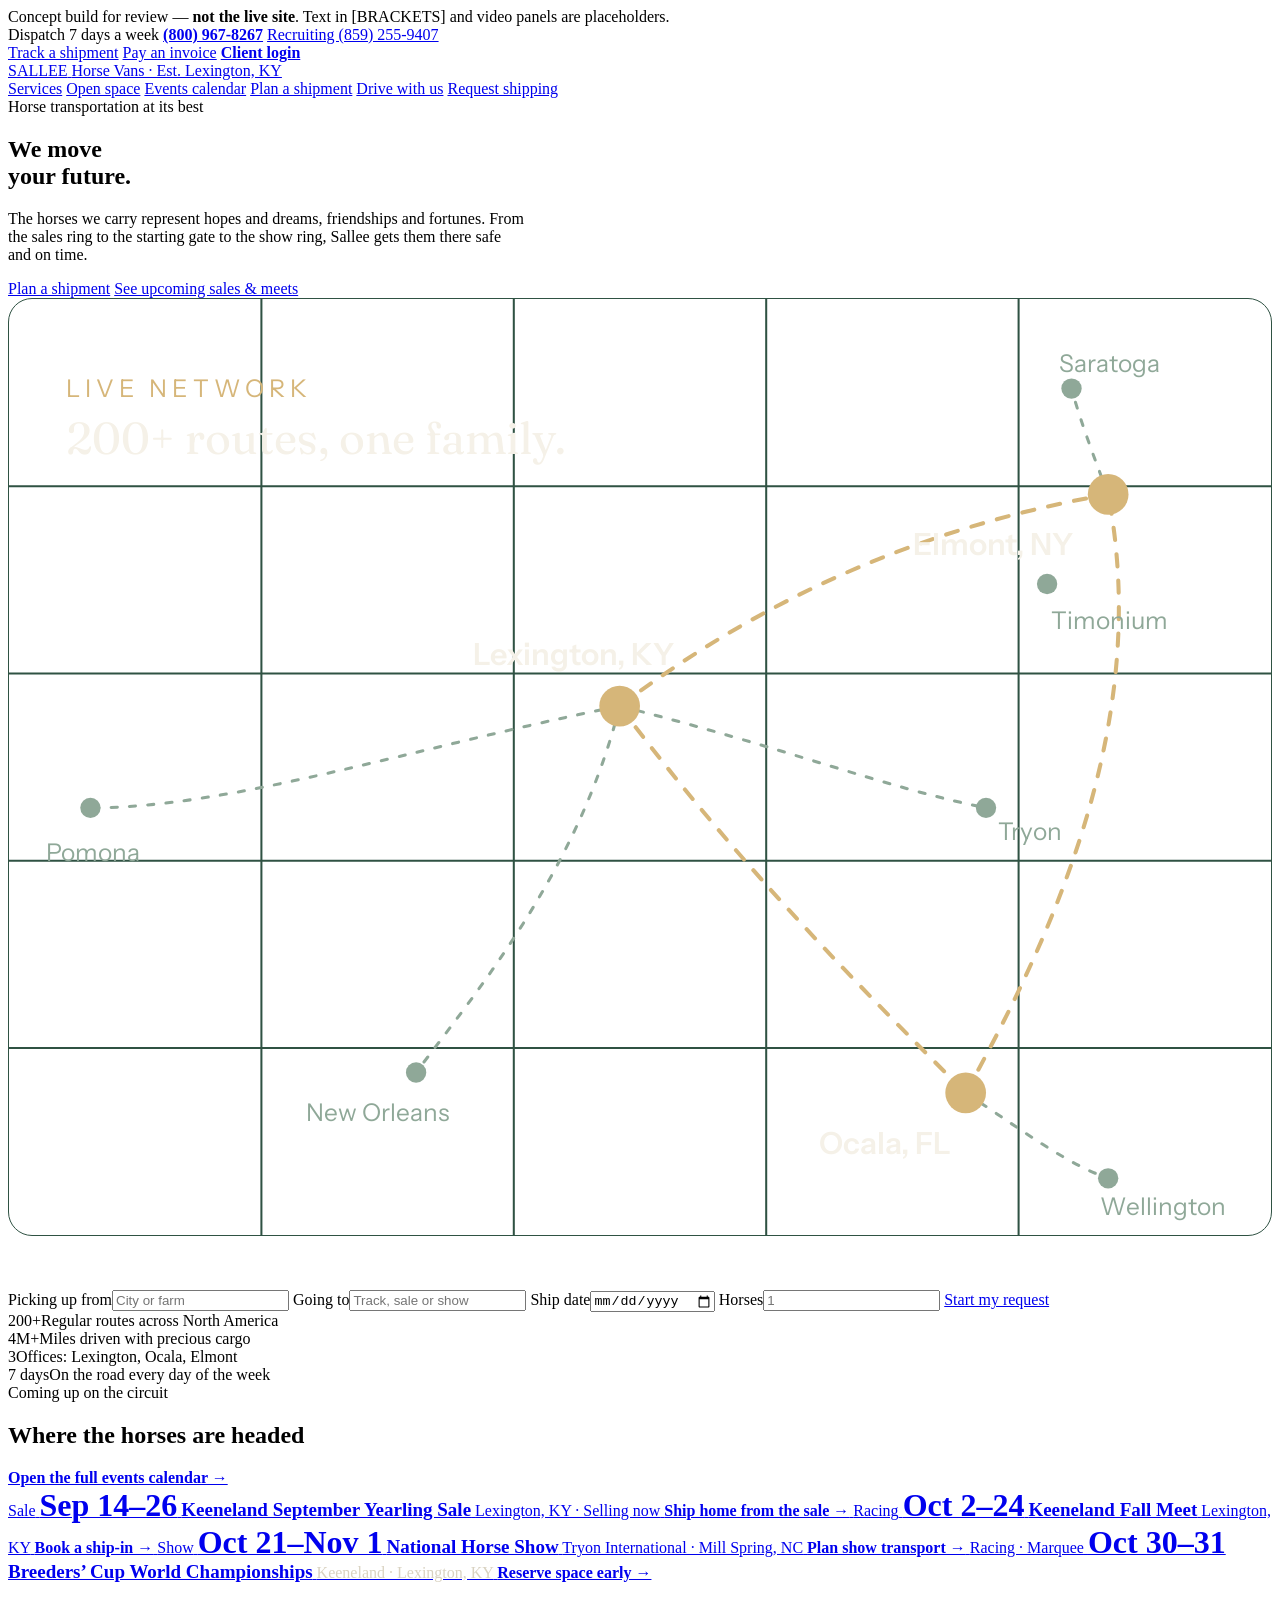
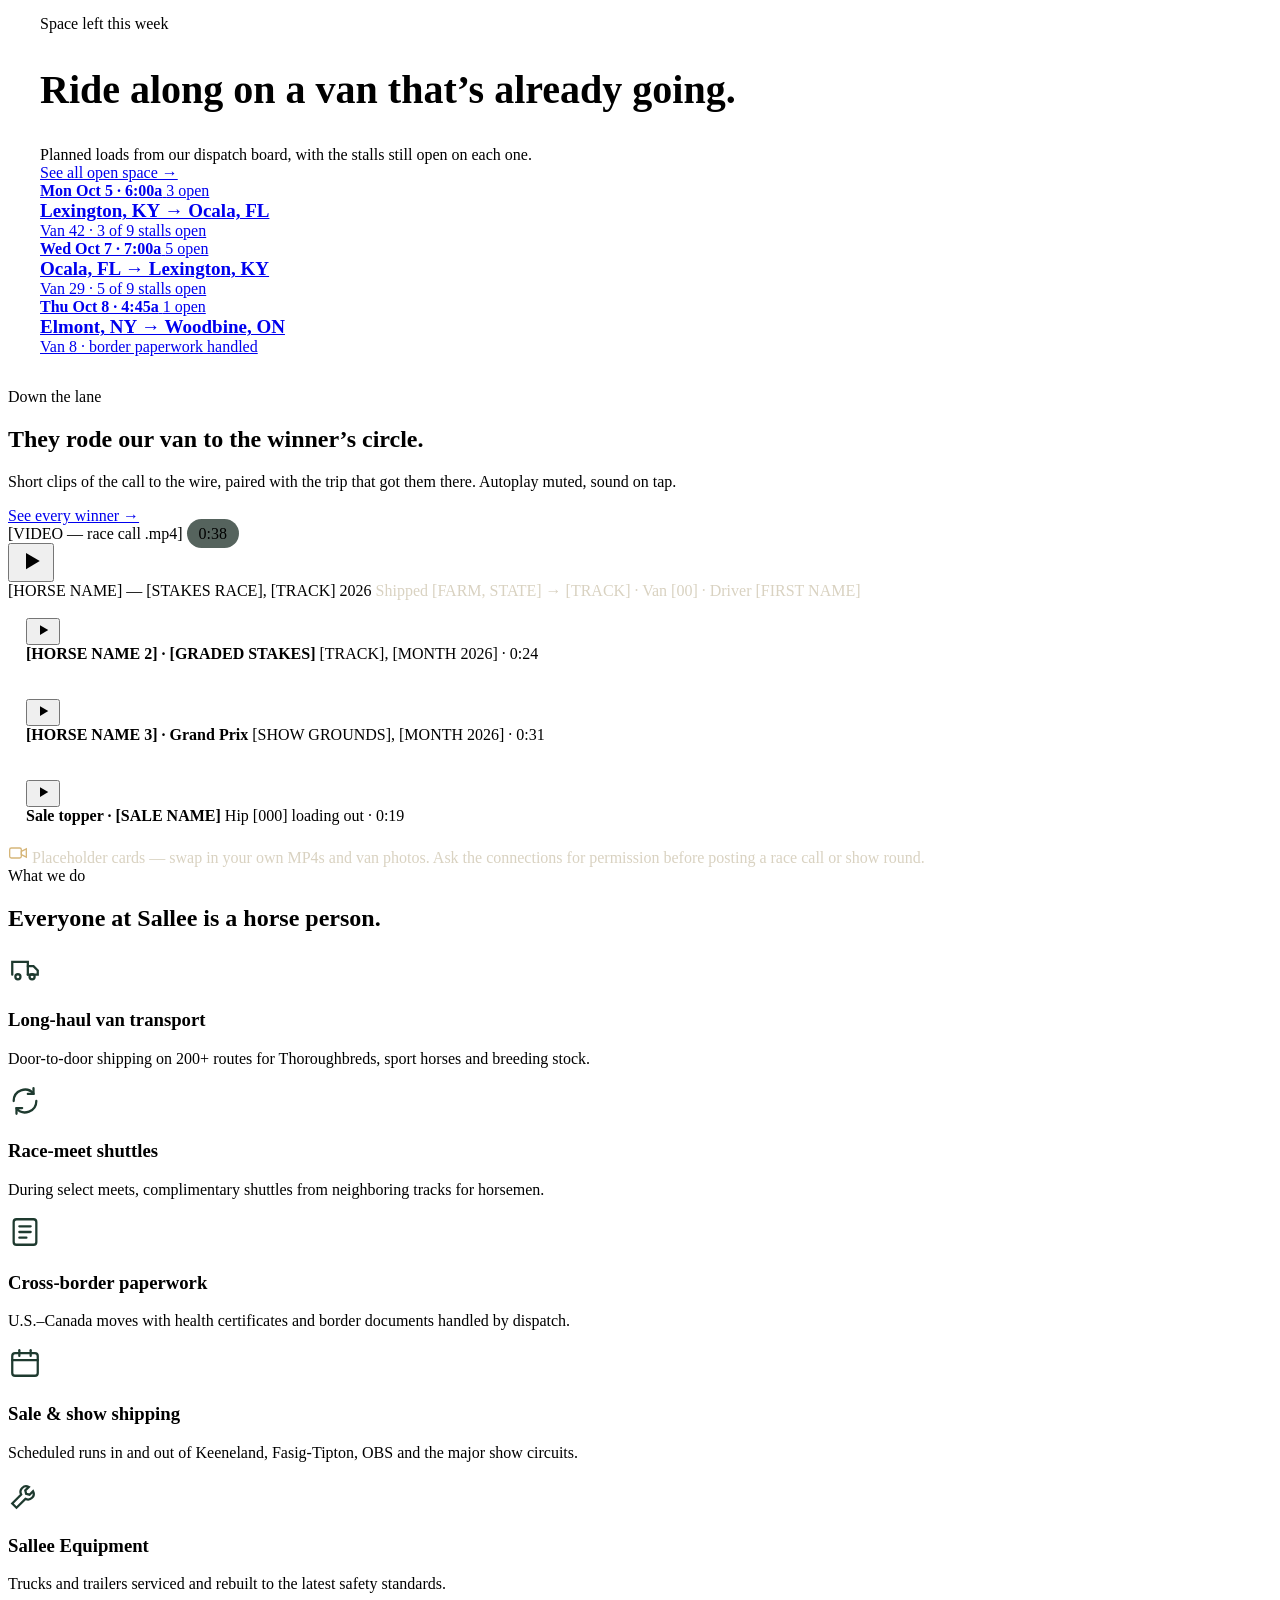
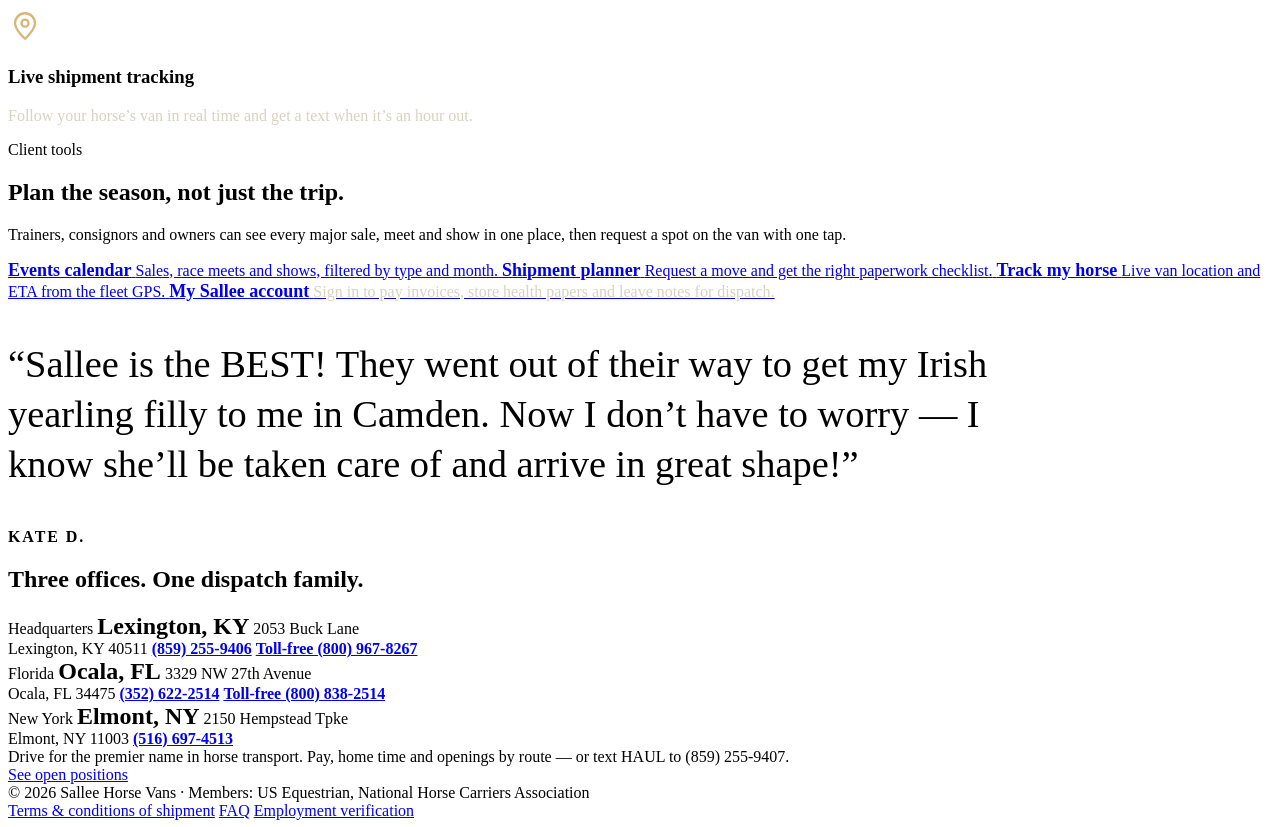
==== index.html @ e68677fa "Add files via upload" ====
<!doctype html>
<html lang="en">
<head>
<meta charset="utf-8">
<meta name="viewport" content="width=device-width, initial-scale=1">
<title>Sallee Horse Vans — Horse transportation at its best</title>
<link rel="preconnect" href="https://fonts.googleapis.com">
<link rel="preconnect" href="https://fonts.gstatic.com" crossorigin>
<link href="https://fonts.googleapis.com/css2?family=Fraunces:opsz,wght@9..144,400;9..144,600;9..144,700&family=Instrument+Sans:wght@400;500;600;700&display=swap" rel="stylesheet">
<link rel="stylesheet" href="assets/site.css">
</head>
<body>

<div class="proto">Concept build for review — <strong>not the live site</strong>. Text in [BRACKETS] and video panels are placeholders.</div>

<div class="topbar">
  <div class="wrap">
    <div class="topbar-group">
      <span>Dispatch 7 days a week</span>
      <a href="tel:+18009678267"><strong>(800) 967-8267</strong></a>
      <a href="drive.html">Recruiting (859) 255-9407</a>
    </div>
    <div class="topbar-group">
      <a href="account.html">Track a shipment</a>
      <a href="account.html">Pay an invoice</a>
      <a href="login.html"><strong>Client login</strong></a>
    </div>
  </div>
</div>

<header class="site-header">
  <div class="wrap">
    <a class="brand" href="index.html">
      <span class="brand-mark">SALLEE</span>
      <span class="brand-sub">Horse Vans · Est. Lexington, KY</span>
    </a>
    <nav class="nav">
      <a href="#services">Services</a>
      <a href="availability.html">Open space</a>
      <a href="calendar.html">Events calendar</a>
      <a href="planner.html">Plan a shipment</a>
      <a href="drive.html">Drive with us</a>
      <a class="btn btn--gold btn--sm" href="planner.html">Request shipping</a>
    </nav>
  </div>
</header>

<!-- ---------- hero ---------- -->
<section class="band-green" style="padding-bottom: 110px;">
  <div class="wrap split--even" style="gap: 56px;">
    <div class="stack" style="gap: 26px;">
      <span class="eyebrow eyebrow--gold">Horse transportation at its best</span>
      <h1>We move<br>your future.</h1>
      <p class="lead" style="max-width: 520px;">The horses we carry represent hopes and dreams, friendships and fortunes. From the sales ring to the starting gate to the show ring, Sallee gets them there safe and on time.</p>
      <div class="row-center">
        <a class="btn btn--gold btn--lg" href="planner.html">Plan a shipment</a>
        <a class="btn btn--ghost btn--lg" href="calendar.html">See upcoming sales &amp; meets</a>
      </div>
    </div>

    <div style="background: var(--dark); border: 1px solid #2F5243; border-radius: 24px; overflow: hidden;">
      <svg viewBox="0 0 620 460" width="100%" role="img" aria-label="Sallee route network between Lexington, Ocala and Elmont" style="display: block;">
        <g stroke="#2F5243" stroke-width="1">
          <line x1="0" y1="92" x2="620" y2="92"/><line x1="0" y1="184" x2="620" y2="184"/>
          <line x1="0" y1="276" x2="620" y2="276"/><line x1="0" y1="368" x2="620" y2="368"/>
          <line x1="124" y1="0" x2="124" y2="460"/><line x1="248" y1="0" x2="248" y2="460"/>
          <line x1="372" y1="0" x2="372" y2="460"/><line x1="496" y1="0" x2="496" y2="460"/>
        </g>
        <g stroke="#D6B679" stroke-width="2" stroke-dasharray="6 7" stroke-linecap="round" fill="none">
          <path d="M300 200 C 380 140, 460 110, 540 96"/>
          <path d="M300 200 C 360 280, 420 340, 470 390"/>
          <path d="M470 390 C 520 300, 560 200, 540 96"/>
        </g>
        <g stroke="#8FA898" stroke-width="1.5" stroke-dasharray="3 6" stroke-linecap="round" fill="none">
          <path d="M300 200 C 200 220, 110 250, 40 250"/>
          <path d="M300 200 C 280 280, 230 340, 200 380"/>
          <path d="M300 200 C 380 220, 430 240, 480 250"/>
          <path d="M470 390 C 500 410, 520 425, 540 432"/>
          <path d="M540 96 C 530 70, 525 55, 522 44"/>
        </g>
        <g fill="#8FA898">
          <circle cx="40" cy="250" r="5"/><circle cx="200" cy="380" r="5"/><circle cx="480" cy="250" r="5"/>
          <circle cx="540" cy="432" r="5"/><circle cx="522" cy="44" r="5"/><circle cx="510" cy="140" r="5"/>
        </g>
        <g fill="#D6B679">
          <circle cx="300" cy="200" r="10"/><circle cx="470" cy="390" r="10"/><circle cx="540" cy="96" r="10"/>
        </g>
        <g fill="#F5F1E8" font-family="Instrument Sans, sans-serif" font-size="15" font-weight="600">
          <text x="228" y="180">Lexington, KY</text><text x="398" y="420">Ocala, FL</text><text x="444" y="126">Elmont, NY</text>
        </g>
        <g fill="#8FA898" font-family="Instrument Sans, sans-serif" font-size="12">
          <text x="18" y="276">Pomona</text><text x="146" y="404">New Orleans</text><text x="486" y="266">Tryon</text>
          <text x="536" y="450">Wellington</text><text x="516" y="36">Saratoga</text><text x="512" y="162">Timonium</text>
        </g>
        <g font-family="Instrument Sans, sans-serif">
          <text x="28" y="48" fill="#D6B679" font-size="12" letter-spacing="2.4">LIVE NETWORK</text>
          <text x="28" y="76" fill="#F5F1E8" font-size="22" font-family="Fraunces, Georgia, serif">200+ routes, one family.</text>
        </g>
      </svg>
    </div>
  </div>
</section>

<!-- ---------- quick quote ---------- -->
<div class="wrap" style="margin-top: -56px; position: relative; z-index: 5;">
  <form class="quote-bar" data-demo>
    <label class="field"><span>Picking up from</span><input type="text" placeholder="City or farm"></label>
    <label class="field"><span>Going to</span><input type="text" placeholder="Track, sale or show"></label>
    <label class="field"><span>Ship date</span><input type="date"></label>
    <label class="field"><span>Horses</span><input type="number" min="1" placeholder="1"></label>
    <a class="btn btn--green" style="height: 54px;" href="planner.html">Start my request</a>
  </form>
</div>

<!-- ---------- stats ---------- -->
<section class="tight">
  <div class="wrap grid grid-4">
    <div class="stat"><span class="stat-num">200+</span><span class="stat-label">Regular routes across North America</span></div>
    <div class="stat"><span class="stat-num">4M+</span><span class="stat-label">Miles driven with precious cargo</span></div>
    <div class="stat"><span class="stat-num">3</span><span class="stat-label">Offices: Lexington, Ocala, Elmont</span></div>
    <div class="stat"><span class="stat-num">7 days</span><span class="stat-label">On the road every day of the week</span></div>
  </div>
</section>

<!-- ---------- upcoming events ---------- -->
<section class="tight">
  <div class="wrap stack" style="gap: 28px;">
    <div class="row-between">
      <div class="stack" style="gap: 10px;">
        <span class="eyebrow">Coming up on the circuit</span>
        <h2>Where the horses are headed</h2>
      </div>
      <a href="calendar.html" style="font-weight: 700;">Open the full events calendar →</a>
    </div>
    <div class="grid grid-4">
      <a class="card" href="calendar.html">
        <span class="tag tag--sale">Sale</span>
        <span style="font-family: var(--serif); font-size: 32px; font-weight: 600; color: var(--green);">Sep 14–26</span>
        <span style="font-size: 19px; font-weight: 600;">Keeneland September Yearling Sale</span>
        <span class="small muted">Lexington, KY · Selling now</span>
        <span class="small" style="margin-top: auto; font-weight: 700; color: var(--brass);">Ship home from the sale →</span>
      </a>
      <a class="card" href="calendar.html">
        <span class="tag tag--racing">Racing</span>
        <span style="font-family: var(--serif); font-size: 32px; font-weight: 600; color: var(--green);">Oct 2–24</span>
        <span style="font-size: 19px; font-weight: 600;">Keeneland Fall Meet</span>
        <span class="small muted">Lexington, KY</span>
        <span class="small" style="margin-top: auto; font-weight: 700; color: var(--brass);">Book a ship-in →</span>
      </a>
      <a class="card" href="calendar.html">
        <span class="tag tag--show">Show</span>
        <span style="font-family: var(--serif); font-size: 32px; font-weight: 600; color: var(--green);">Oct 21–Nov 1</span>
        <span style="font-size: 19px; font-weight: 600;">National Horse Show</span>
        <span class="small muted">Tryon International · Mill Spring, NC</span>
        <span class="small" style="margin-top: auto; font-weight: 700; color: var(--brass);">Plan show transport →</span>
      </a>
      <a class="card card--green" href="calendar.html">
        <span class="tag tag--gold">Racing · Marquee</span>
        <span style="font-family: var(--serif); font-size: 32px; font-weight: 600; color: var(--cream);">Oct 30–31</span>
        <span style="font-size: 19px; font-weight: 600;">Breeders’ Cup World Championships</span>
        <span class="small" style="color: #D9D2C1;">Keeneland · Lexington, KY</span>
        <span class="small" style="margin-top: auto; font-weight: 700; color: var(--gold);">Reserve space early →</span>
      </a>
    </div>
  </div>
</section>

<!-- ---------- open space this week ---------- -->
<section class="tight">
  <div class="wrap">
    <div class="card" style="gap: 22px; border-radius: 22px; padding: 32px;">
      <div class="row-between">
        <div class="stack" style="gap: 8px;">
          <span class="eyebrow">Space left this week</span>
          <h2 style="font-size: clamp(28px, 3.2vw, 40px);">Ride along on a van that’s already going.</h2>
          <span class="muted">Planned loads from our dispatch board, with the stalls still open on each one.</span>
        </div>
        <a class="btn btn--green" href="availability.html">See all open space →</a>
      </div>
      <div class="grid grid-3">
        <a class="card card--plain" href="availability.html" style="gap: 12px;">
          <div class="row-between" style="align-items: center;">
            <span class="small" style="font-weight: 700; color: var(--muted);">Mon Oct 5 · 6:00a</span>
            <span class="tag tag--racing">3 open</span>
          </div>
          <span style="font-size: 19px; font-weight: 700;">Lexington, KY → Ocala, FL</span>
          <div class="stalls">
            <span class="stall"></span><span class="stall"></span><span class="stall"></span><span class="stall"></span>
            <span class="stall"></span><span class="stall"></span>
            <span class="stall stall--open"></span><span class="stall stall--open"></span><span class="stall stall--open"></span>
          </div>
          <span class="small muted">Van 42 · 3 of 9 stalls open</span>
        </a>
        <a class="card card--plain" href="availability.html" style="gap: 12px;">
          <div class="row-between" style="align-items: center;">
            <span class="small" style="font-weight: 700; color: var(--muted);">Wed Oct 7 · 7:00a</span>
            <span class="tag tag--racing">5 open</span>
          </div>
          <span style="font-size: 19px; font-weight: 700;">Ocala, FL → Lexington, KY</span>
          <div class="stalls">
            <span class="stall"></span><span class="stall"></span><span class="stall"></span><span class="stall"></span>
            <span class="stall stall--open"></span><span class="stall stall--open"></span><span class="stall stall--open"></span>
            <span class="stall stall--open"></span><span class="stall stall--open"></span>
          </div>
          <span class="small muted">Van 29 · 5 of 9 stalls open</span>
        </a>
        <a class="card card--plain" href="availability.html" style="gap: 12px;">
          <div class="row-between" style="align-items: center;">
            <span class="small" style="font-weight: 700; color: var(--muted);">Thu Oct 8 · 4:45a</span>
            <span class="tag tag--sale">1 open</span>
          </div>
          <span style="font-size: 19px; font-weight: 700;">Elmont, NY → Woodbine, ON</span>
          <div class="stalls">
            <span class="stall"></span><span class="stall"></span><span class="stall"></span>
            <span class="stall"></span><span class="stall"></span><span class="stall stall--open"></span>
          </div>
          <span class="small muted">Van 8 · border paperwork handled</span>
        </a>
      </div>
    </div>
  </div>
</section>

<!-- ---------- winner's circle video ---------- -->
<section class="band-dark" id="winners">
  <div class="wrap stack" style="gap: 32px;">
    <div class="row-between">
      <div class="stack" style="gap: 10px; max-width: 760px;">
        <span class="eyebrow eyebrow--gold">Down the lane</span>
        <h2>They rode our van to the winner’s circle.</h2>
        <p class="lead">Short clips of the call to the wire, paired with the trip that got them there. Autoplay muted, sound on tap.</p>
      </div>
      <a class="btn btn--ghost" href="#winners">See every winner →</a>
    </div>

    <div class="split" style="gap: 20px;">
      <div class="media media--tall">
        <div class="row-between" style="align-items: flex-start;">
          <span class="tag tag--dashed" data-play-note>[VIDEO — race call .mp4]</span>
          <span class="small" style="padding: 6px 12px; border-radius: 999px; background: rgba(20,39,31,.72);">0:38</span>
        </div>
        <button class="play" type="button" data-play aria-label="Play the winning call for [HORSE NAME]">
          <svg width="30" height="30" viewBox="0 0 24 24" aria-hidden="true"><path d="M8 5.5v13l11-6.5z"/></svg>
        </button>
        <div class="stack" style="gap: 8px;">
          <span class="media-caption">[HORSE NAME] — [STAKES RACE], [TRACK] 2026</span>
          <span class="small" style="color: #D9D2C1;">Shipped [FARM, STATE] → [TRACK] · Van [00] · Driver [FIRST NAME]</span>
        </div>
      </div>

      <div class="stack" style="gap: 16px;">
        <div class="media media-row" style="min-height: 0; padding: 18px;">
          <button class="play play--sm" type="button" data-play aria-label="Play the winning call for [HORSE NAME 2]">
            <svg width="18" height="18" viewBox="0 0 24 24" aria-hidden="true"><path d="M8 5.5v13l11-6.5z"/></svg>
          </button>
          <div class="stack" style="gap: 4px;">
            <span style="font-weight: 700;">[HORSE NAME 2] · [GRADED STAKES]</span>
            <span class="small" style="color: var(--sage);" data-play-note>[TRACK], [MONTH 2026] · 0:24</span>
          </div>
        </div>
        <div class="media media-row" style="min-height: 0; padding: 18px;">
          <button class="play play--sm" type="button" data-play aria-label="Play the winning round for [HORSE NAME 3]">
            <svg width="18" height="18" viewBox="0 0 24 24" aria-hidden="true"><path d="M8 5.5v13l11-6.5z"/></svg>
          </button>
          <div class="stack" style="gap: 4px;">
            <span style="font-weight: 700;">[HORSE NAME 3] · Grand Prix</span>
            <span class="small" style="color: var(--sage);" data-play-note>[SHOW GROUNDS], [MONTH 2026] · 0:31</span>
          </div>
        </div>
        <div class="media media-row" style="min-height: 0; padding: 18px;">
          <button class="play play--sm" type="button" data-play aria-label="Play the sale ring clip for [HORSE NAME 4]">
            <svg width="18" height="18" viewBox="0 0 24 24" aria-hidden="true"><path d="M8 5.5v13l11-6.5z"/></svg>
          </button>
          <div class="stack" style="gap: 4px;">
            <span style="font-weight: 700;">Sale topper · [SALE NAME]</span>
            <span class="small" style="color: var(--sage);" data-play-note>Hip [000] loading out · 0:19</span>
          </div>
        </div>
      </div>
    </div>

    <div class="card card--dashed" style="flex-direction: row; align-items: center; gap: 12px; color: #D9D2C1; border-color: #2F5243;">
      <svg width="20" height="20" viewBox="0 0 24 24" fill="none" stroke="#D6B679" stroke-width="1.6" stroke-linecap="round" aria-hidden="true"><rect x="2" y="6" width="14" height="12" rx="2"/><path d="M16 10l6-3v10l-6-3z"/></svg>
      <span class="small">Placeholder cards — swap in your own MP4s and van photos. Ask the connections for permission before posting a race call or show round.</span>
    </div>
  </div>
</section>

<!-- ---------- services ---------- -->
<section class="band-card" id="services">
  <div class="wrap stack" style="gap: 36px;">
    <div class="stack" style="gap: 10px; max-width: 760px;">
      <span class="eyebrow">What we do</span>
      <h2>Everyone at Sallee is a horse person.</h2>
    </div>
    <div class="grid grid-3">
      <div class="card card--plain">
        <svg width="34" height="34" viewBox="0 0 24 24" fill="none" stroke="#1E3A2F" stroke-width="1.6" stroke-linecap="round" aria-hidden="true"><path d="M3 16V7h11v9"/><path d="M14 10h4l3 3v3h-7"/><circle cx="7" cy="17.5" r="1.8"/><circle cx="17" cy="17.5" r="1.8"/></svg>
        <h3>Long-haul van transport</h3>
        <p class="muted">Door-to-door shipping on 200+ routes for Thoroughbreds, sport horses and breeding stock.</p>
      </div>
      <div class="card card--plain">
        <svg width="34" height="34" viewBox="0 0 24 24" fill="none" stroke="#1E3A2F" stroke-width="1.6" stroke-linecap="round" aria-hidden="true"><path d="M4 12a8 8 0 0 1 14-5.3"/><path d="M20 12a8 8 0 0 1-14 5.3"/><path d="M18 3v4h-4"/><path d="M6 21v-4h4"/></svg>
        <h3>Race-meet shuttles</h3>
        <p class="muted">During select meets, complimentary shuttles from neighboring tracks for horsemen.</p>
      </div>
      <div class="card card--plain">
        <svg width="34" height="34" viewBox="0 0 24 24" fill="none" stroke="#1E3A2F" stroke-width="1.6" stroke-linecap="round" aria-hidden="true"><rect x="4" y="3" width="16" height="18" rx="2"/><path d="M8 8h8"/><path d="M8 12h8"/><path d="M8 16h5"/></svg>
        <h3>Cross-border paperwork</h3>
        <p class="muted">U.S.–Canada moves with health certificates and border documents handled by dispatch.</p>
      </div>
      <div class="card card--plain">
        <svg width="34" height="34" viewBox="0 0 24 24" fill="none" stroke="#1E3A2F" stroke-width="1.6" stroke-linecap="round" aria-hidden="true"><rect x="3" y="5" width="18" height="16" rx="2"/><path d="M3 10h18"/><path d="M8 3v4"/><path d="M16 3v4"/></svg>
        <h3>Sale &amp; show shipping</h3>
        <p class="muted">Scheduled runs in and out of Keeneland, Fasig-Tipton, OBS and the major show circuits.</p>
      </div>
      <div class="card card--plain">
        <svg width="34" height="34" viewBox="0 0 24 24" fill="none" stroke="#1E3A2F" stroke-width="1.6" stroke-linecap="round" aria-hidden="true"><path d="M14.7 6.3a4 4 0 0 0-5.4 5.4L3 18l3 3 6.3-6.3a4 4 0 0 0 5.4-5.4l-2.5 2.5-2.4-.6-.6-2.4z"/></svg>
        <h3>Sallee Equipment</h3>
        <p class="muted">Trucks and trailers serviced and rebuilt to the latest safety standards.</p>
      </div>
      <div class="card card--green">
        <svg width="34" height="34" viewBox="0 0 24 24" fill="none" stroke="#D6B679" stroke-width="1.6" stroke-linecap="round" aria-hidden="true"><path d="M12 21s-7-6.2-7-11a7 7 0 0 1 14 0c0 4.8-7 11-7 11z"/><circle cx="12" cy="10" r="2.5"/></svg>
        <h3>Live shipment tracking</h3>
        <p style="color: #D9D2C1;">Follow your horse’s van in real time and get a text when it’s an hour out.</p>
      </div>
    </div>
  </div>
</section>

<!-- ---------- client tools ---------- -->
<section>
  <div class="wrap split--even" style="gap: 56px;">
    <div class="stack" style="gap: 20px;">
      <span class="eyebrow">Client tools</span>
      <h2>Plan the season, not just the trip.</h2>
      <p class="lead">Trainers, consignors and owners can see every major sale, meet and show in one place, then request a spot on the van with one tap.</p>
    </div>
    <div class="grid grid-2">
      <a class="card" href="calendar.html" style="gap: 8px;">
        <span style="font-size: 18px; font-weight: 700;">Events calendar</span>
        <span class="small muted">Sales, race meets and shows, filtered by type and month.</span>
      </a>
      <a class="card" href="planner.html" style="gap: 8px;">
        <span style="font-size: 18px; font-weight: 700;">Shipment planner</span>
        <span class="small muted">Request a move and get the right paperwork checklist.</span>
      </a>
      <a class="card" href="account.html" style="gap: 8px;">
        <span style="font-size: 18px; font-weight: 700;">Track my horse</span>
        <span class="small muted">Live van location and ETA from the fleet GPS.</span>
      </a>
      <a class="card card--green" href="login.html" style="gap: 8px;">
        <span style="font-size: 18px; font-weight: 700;">My Sallee account</span>
        <span class="small" style="color: #D9D2C1;">Sign in to pay invoices, store health papers and leave notes for dispatch.</span>
      </a>
    </div>
  </div>
</section>

<!-- ---------- testimonial ---------- -->
<section class="band-gold">
  <div class="wrap stack center" style="gap: 20px; align-items: center;">
    <p style="max-width: 980px; font-family: var(--serif); font-size: clamp(26px, 3vw, 40px); line-height: 1.3;">“Sallee is the BEST! They went out of their way to get my Irish yearling filly to me in Camden. Now I don’t have to worry — I know she’ll be taken care of and arrive in great shape!”</p>
    <span style="font-weight: 700; letter-spacing: .12em; text-transform: uppercase;">Kate D.</span>
  </div>
</section>

<!-- ---------- offices ---------- -->
<section id="routes">
  <div class="wrap stack" style="gap: 36px;">
    <h2>Three offices. One dispatch family.</h2>
    <div class="grid grid-3">
      <div class="card">
        <span class="eyebrow">Headquarters</span>
        <span style="font-size: 24px; font-weight: 700;">Lexington, KY</span>
        <span class="muted">2053 Buck Lane<br>Lexington, KY 40511</span>
        <a href="tel:+18592559406" style="font-weight: 600;">(859) 255-9406</a>
        <a href="tel:+18009678267" style="font-weight: 600;">Toll-free (800) 967-8267</a>
      </div>
      <div class="card">
        <span class="eyebrow">Florida</span>
        <span style="font-size: 24px; font-weight: 700;">Ocala, FL</span>
        <span class="muted">3329 NW 27th Avenue<br>Ocala, FL 34475</span>
        <a href="tel:+13526222514" style="font-weight: 600;">(352) 622-2514</a>
        <a href="tel:+18008382514" style="font-weight: 600;">Toll-free (800) 838-2514</a>
      </div>
      <div class="card">
        <span class="eyebrow">New York</span>
        <span style="font-size: 24px; font-weight: 700;">Elmont, NY</span>
        <span class="muted">2150 Hempstead Tpke<br>Elmont, NY 11003</span>
        <a href="tel:+15166974513" style="font-weight: 600;">(516) 697-4513</a>
      </div>
    </div>
  </div>
</section>

<footer class="site-footer">
  <div class="wrap">
    <div class="footer-cta">
      <div class="stack" style="gap: 6px;">
        <span class="footer-cta-title">Drive for the premier name in horse transport.</span>
        <span>Pay, home time and openings by route — or text HAUL to (859) 255-9407.</span>
      </div>
      <a class="btn btn--gold" href="drive.html">See open positions</a>
    </div>
    <div class="footer-bottom">
      <span>© <span data-year>2026</span> Sallee Horse Vans · Members: US Equestrian, National Horse Carriers Association</span>
      <div class="footer-links">
        <a href="#terms">Terms &amp; conditions of shipment</a>
        <a href="#faq">FAQ</a>
        <a href="#verify">Employment verification</a>
      </div>
    </div>
  </div>
</footer>

<script src="assets/site.js"></script>
</body>
</html>
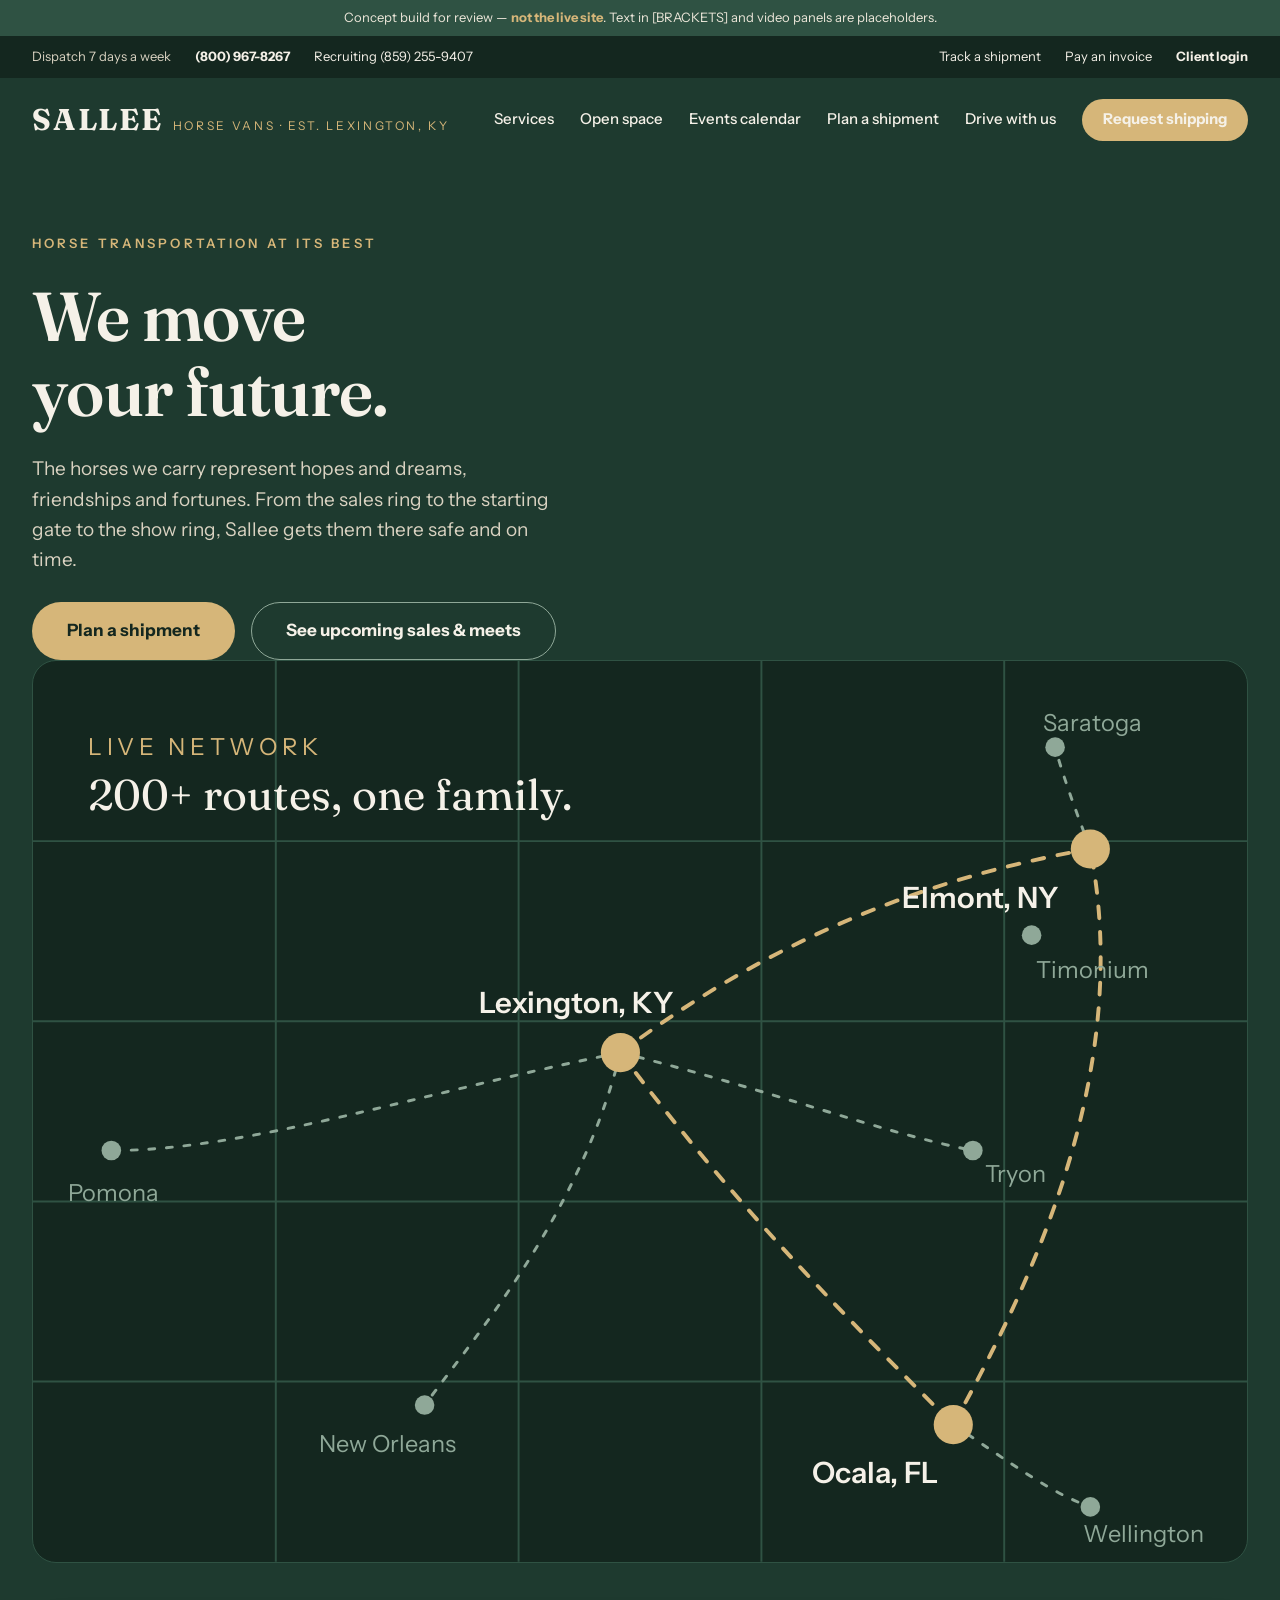
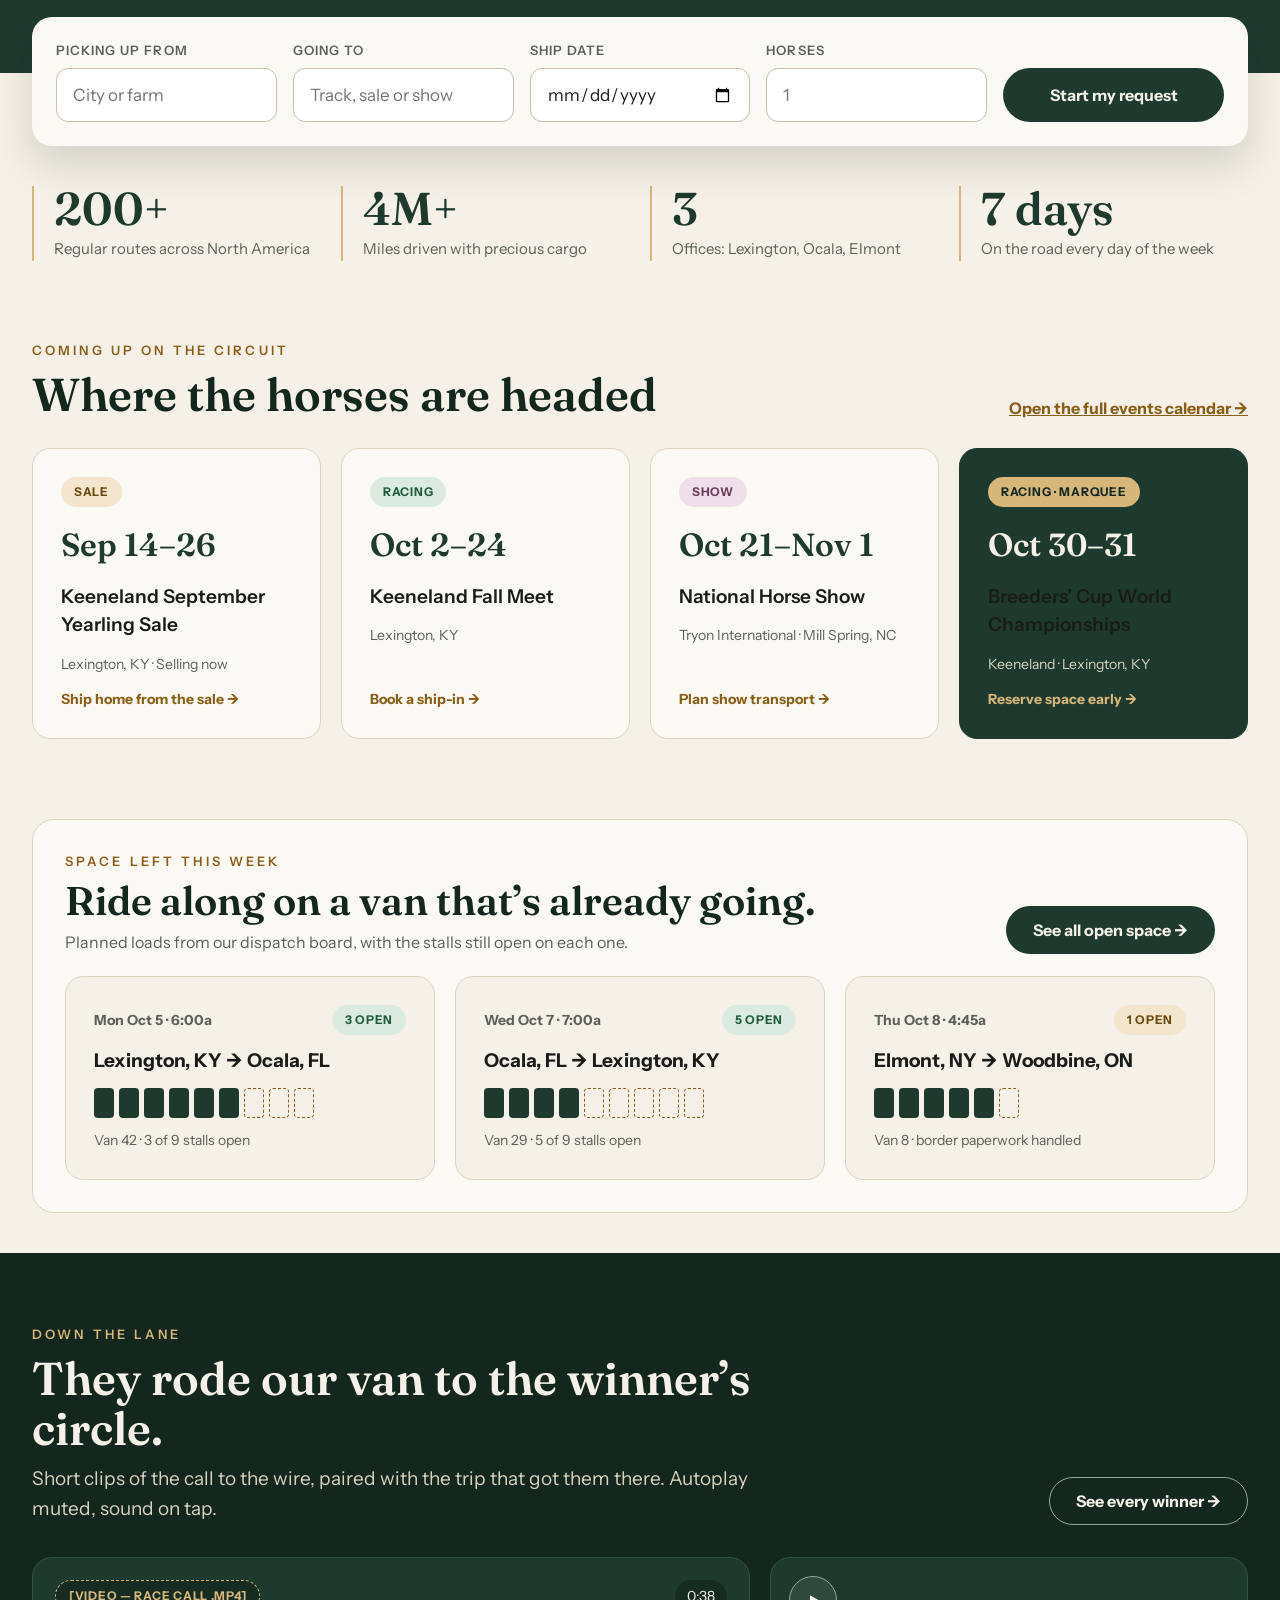
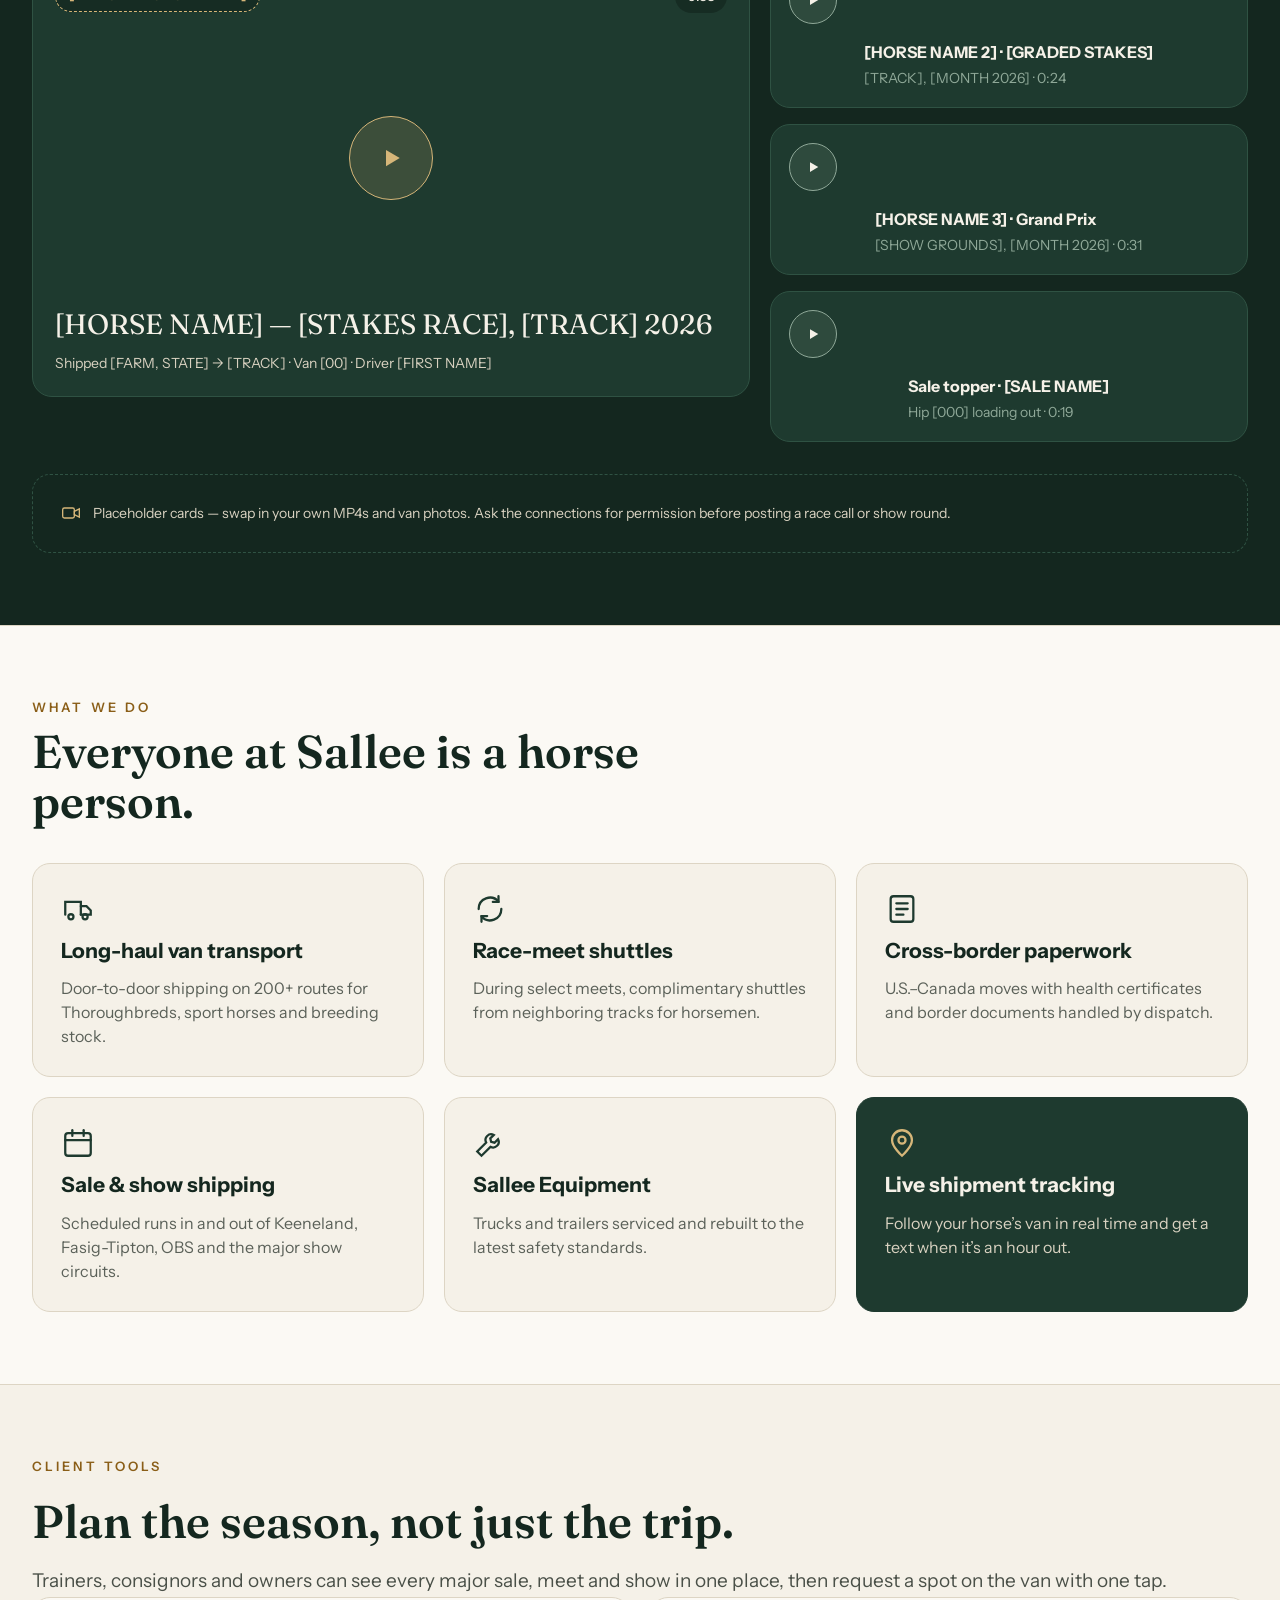
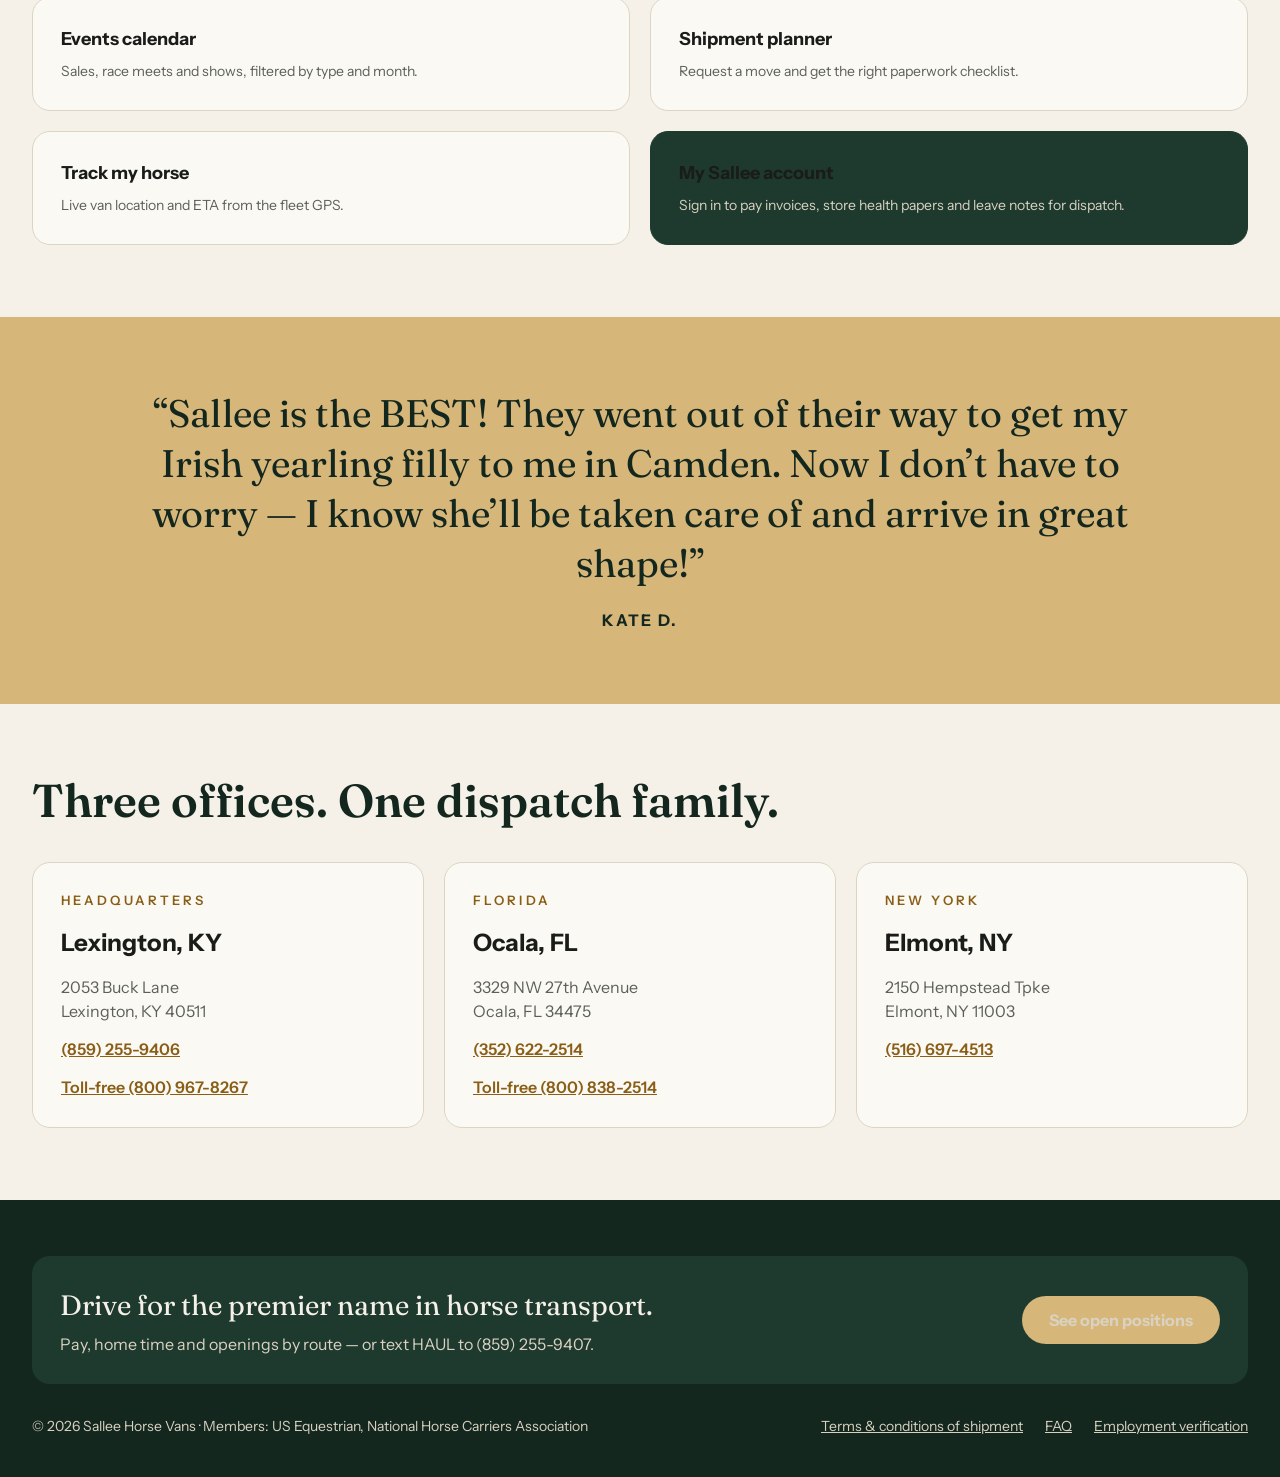
==== commit f0a11ff7: "Update index.html" ====
--- a/index.html
+++ b/index.html
@@ -7,7 +7,306 @@
 <link rel="preconnect" href="https://fonts.googleapis.com">
 <link rel="preconnect" href="https://fonts.gstatic.com" crossorigin>
 <link href="https://fonts.googleapis.com/css2?family=Fraunces:opsz,wght@9..144,400;9..144,600;9..144,700&family=Instrument+Sans:wght@400;500;600;700&display=swap" rel="stylesheet">
-<link rel="stylesheet" href="assets/site.css">
+<style>
+/* Sallee Horse Vans — redesign concept
+   Shared stylesheet. Colors, type and components for every page. */
+
+:root {
+  --ink: #1A1C1A;
+  --body: #4A5048;
+  --muted: #5B6159;
+  --cream: #F5F1E8;
+  --card: #FBF9F4;
+  --line: #DDD5C4;
+  --line-strong: #C9BFA9;
+  --green: #1E3A2F;
+  --dark: #14271F;
+  --sage: #8FA898;
+  --gold: #D6B679;
+  --brass: #8A5E17;
+  --brass-dark: #6B4710;
+  --sand: #F3E6CC;
+  --mint: #DCEBDF;
+  --mint-ink: #1E5B3F;
+  --plum: #EEDFE8;
+  --plum-ink: #6B3A5A;
+  --serif: Fraunces, Georgia, 'Times New Roman', serif;
+  --sans: 'Instrument Sans', system-ui, -apple-system, 'Segoe UI', sans-serif;
+  --wrap: 1280px;
+}
+
+* { box-sizing: border-box; }
+
+html { scroll-behavior: smooth; }
+
+body {
+  margin: 0;
+  font-family: var(--sans);
+  background: var(--cream);
+  color: var(--ink);
+  font-size: 16px;
+  line-height: 1.5;
+  -webkit-font-smoothing: antialiased;
+}
+
+a { color: var(--brass); }
+a:hover { color: var(--brass-dark); }
+
+h1, h2, h3 { font-family: var(--serif); font-weight: 600; color: var(--dark); margin: 0; line-height: 1.08; }
+h1 { font-size: clamp(40px, 5.4vw, 72px); letter-spacing: -0.01em; }
+h2 { font-size: clamp(30px, 3.6vw, 48px); }
+h3 { font-family: var(--sans); font-size: 21px; font-weight: 700; }
+p { margin: 0; }
+
+button, input, select, textarea { font-family: inherit; font-size: 16px; color: inherit; }
+
+.wrap { width: 100%; max-width: var(--wrap); margin: 0 auto; padding: 0 32px; }
+.stack { display: flex; flex-direction: column; }
+.muted { color: var(--muted); }
+.lead { font-size: 19px; line-height: 1.6; color: var(--body); }
+.small { font-size: 14px; }
+.center { text-align: center; }
+
+.eyebrow {
+  font-size: 13px; font-weight: 600; letter-spacing: 0.24em;
+  text-transform: uppercase; color: var(--brass);
+}
+.eyebrow--gold { color: var(--gold); }
+
+/* ---------- top bar + header ---------- */
+
+.topbar {
+  background: var(--dark); color: #D9D2C1; font-size: 13px;
+}
+.topbar .wrap { display: flex; align-items: center; justify-content: space-between; gap: 24px; min-height: 42px; flex-wrap: wrap; padding-top: 6px; padding-bottom: 6px; }
+.topbar a { color: var(--cream); text-decoration: none; }
+.topbar a:hover { text-decoration: underline; }
+.topbar-group { display: flex; gap: 24px; align-items: center; flex-wrap: wrap; }
+
+.site-header { background: var(--green); color: var(--cream); position: sticky; top: 0; z-index: 20; }
+.site-header .wrap { display: flex; align-items: center; justify-content: space-between; gap: 24px; min-height: 84px; flex-wrap: wrap; }
+.brand { display: flex; align-items: baseline; gap: 10px; text-decoration: none; color: var(--cream); }
+.brand-mark { font-family: var(--serif); font-size: 30px; font-weight: 700; letter-spacing: 0.06em; }
+.brand-sub { font-size: 12px; letter-spacing: 0.22em; text-transform: uppercase; color: var(--gold); }
+.nav { display: flex; gap: 26px; align-items: center; font-size: 15px; font-weight: 500; flex-wrap: wrap; }
+.nav a { color: var(--cream); text-decoration: none; }
+.nav a:hover { color: var(--gold); }
+.nav a.is-current { color: var(--gold); font-weight: 700; }
+
+/* ---------- buttons ---------- */
+
+.btn {
+  display: inline-flex; align-items: center; justify-content: center; gap: 10px;
+  min-height: 48px; padding: 0 26px; border-radius: 999px;
+  font-size: 16px; font-weight: 700; text-decoration: none; cursor: pointer;
+  border: 1px solid transparent; transition: filter .15s ease, background .15s ease;
+}
+.btn:hover { filter: brightness(1.06); }
+.btn--gold { background: var(--gold); color: var(--dark); }
+.btn--green { background: var(--green); color: var(--cream); }
+.btn--dark { background: var(--dark); color: var(--cream); }
+.btn--outline { background: transparent; color: var(--green); border-color: var(--green); }
+.btn--ghost { background: transparent; color: var(--cream); border-color: var(--sage); }
+.btn--quiet { background: transparent; color: var(--ink); border-color: var(--line); font-weight: 600; }
+.btn--block { width: 100%; }
+.btn--sm { min-height: 42px; padding: 0 20px; font-size: 15px; }
+.btn--lg { min-height: 58px; padding: 0 34px; font-size: 17px; }
+
+/* ---------- sections + surfaces ---------- */
+
+section { padding: 72px 0; }
+section.tight { padding: 40px 0; }
+.band-green { background: var(--green); color: var(--cream); }
+.band-dark { background: var(--dark); color: var(--cream); }
+.band-card { background: var(--card); border-top: 1px solid var(--line); border-bottom: 1px solid var(--line); }
+.band-gold { background: var(--gold); color: var(--dark); }
+.band-green h1, .band-green h2, .band-dark h1, .band-dark h2 { color: var(--cream); }
+.band-green .lead, .band-dark .lead { color: #D9D2C1; }
+
+.card {
+  background: var(--card); border: 1px solid var(--line); border-radius: 18px; padding: 28px;
+  display: flex; flex-direction: column; gap: 14px;
+}
+.card--plain { background: var(--cream); }
+.card--green { background: var(--green); color: var(--cream); border-color: var(--green); }
+.card--dark { background: var(--dark); color: var(--cream); border-color: #2F5243; }
+.card--green h3, .card--dark h3 { color: var(--cream); }
+.card--dashed { background: transparent; border-style: dashed; border-color: var(--line-strong); }
+a.card { text-decoration: none; color: var(--ink); }
+a.card:hover { border-color: var(--brass); }
+a.card--green:hover, a.card--dark:hover { border-color: var(--gold); }
+
+.grid { display: grid; gap: 20px; }
+.grid-2 { grid-template-columns: repeat(2, minmax(0, 1fr)); }
+.grid-3 { grid-template-columns: repeat(3, minmax(0, 1fr)); }
+.grid-4 { grid-template-columns: repeat(4, minmax(0, 1fr)); }
+.split { display: grid; grid-template-columns: minmax(0, 1.5fr) minmax(0, 1fr); gap: 32px; align-items: start; }
+.split--even { grid-template-columns: repeat(2, minmax(0, 1fr)); align-items: center; }
+.row-between { display: flex; justify-content: space-between; align-items: flex-end; gap: 32px; flex-wrap: wrap; }
+.row-center { display: flex; align-items: center; gap: 16px; flex-wrap: wrap; }
+
+/* ---------- pills, chips, tags ---------- */
+
+.tag {
+  display: inline-flex; align-items: center; gap: 8px; align-self: flex-start;
+  padding: 6px 13px; border-radius: 999px;
+  font-size: 12px; font-weight: 700; letter-spacing: 0.06em; text-transform: uppercase;
+  background: var(--sand); color: var(--brass-dark);
+}
+.tag--sale { background: var(--sand); color: var(--brass-dark); }
+.tag--racing { background: var(--mint); color: var(--mint-ink); }
+.tag--show { background: var(--plum); color: var(--plum-ink); }
+.tag--gold { background: var(--gold); color: var(--dark); }
+.tag--grey { background: #EDE7DA; color: var(--muted); }
+.tag--alert { background: #F6DCDC; color: #8A2F2F; }
+.tag--dashed { background: rgba(20,39,31,.72); color: var(--gold); border: 1px dashed var(--gold); }
+
+.chip {
+  min-height: 46px; padding: 0 20px; border-radius: 999px;
+  background: #fff; color: var(--ink); border: 1px solid var(--line);
+  font-size: 15px; font-weight: 600; cursor: pointer;
+  display: inline-flex; align-items: center; gap: 9px;
+}
+.chip[aria-pressed="true"], .chip.is-on { background: var(--green); color: var(--cream); border-color: var(--green); }
+.chip-dot { width: 10px; height: 10px; border-radius: 999px; background: var(--gold); }
+.chip-row { display: flex; gap: 10px; flex-wrap: wrap; }
+.chip--square { border-radius: 10px; min-width: 64px; justify-content: center; }
+
+/* ---------- tabs ---------- */
+
+.tabs { display: flex; gap: 6px; border-bottom: 1px solid var(--line); flex-wrap: wrap; }
+.tab {
+  padding: 16px 22px; border: 0; background: transparent; cursor: pointer;
+  font-size: 17px; font-weight: 500; color: var(--muted);
+  border-bottom: 3px solid transparent; margin-bottom: -1px;
+}
+.tab[aria-selected="true"] { color: var(--dark); font-weight: 700; border-bottom-color: var(--gold); }
+.panel[hidden] { display: none; }
+
+/* ---------- stats ---------- */
+
+.stat { display: flex; flex-direction: column; gap: 6px; padding-left: 20px; border-left: 2px solid var(--gold); }
+.stat-num { font-family: var(--serif); font-size: 46px; font-weight: 600; color: var(--green); line-height: 1; }
+.stat-label { font-size: 15px; color: var(--muted); }
+.card--green .stat-num, .card--dark .stat-num { color: var(--gold); }
+
+/* ---------- forms ---------- */
+
+.field { display: flex; flex-direction: column; gap: 8px; }
+.field > span, .field > label { font-size: 13px; font-weight: 600; letter-spacing: 0.08em; text-transform: uppercase; color: var(--muted); }
+.field input, .field select, .field textarea {
+  min-height: 54px; padding: 14px 16px; border: 1px solid var(--line-strong);
+  border-radius: 12px; background: #fff; font-size: 17px; color: var(--ink);
+}
+.field textarea { resize: vertical; line-height: 1.5; }
+.field input:focus, .field select:focus, .field textarea:focus { outline: 2px solid var(--green); outline-offset: 1px; }
+.check { display: flex; align-items: center; gap: 10px; font-size: 15px; color: var(--body); cursor: pointer; }
+.check input { width: 18px; height: 18px; accent-color: var(--green); }
+.quote-bar {
+  background: var(--card); border-radius: 20px; padding: 24px;
+  box-shadow: 0 18px 40px rgba(20,39,31,.16);
+  display: grid; grid-template-columns: repeat(5, minmax(0, 1fr)); gap: 16px; align-items: end;
+}
+.dark-field input { background: var(--green); border-color: #2F5243; color: var(--cream); }
+.dark-field > span { color: var(--sage); }
+
+/* ---------- video placeholders ---------- */
+
+.media {
+  position: relative; background: var(--green); border: 1px solid #2F5243;
+  border-radius: 20px; padding: 22px; color: var(--cream);
+  display: flex; flex-direction: column; justify-content: space-between; gap: 18px;
+  min-height: 240px;
+}
+.media--tall { min-height: 440px; }
+.media-caption { font-family: var(--serif); font-size: 28px; }
+.play {
+  align-self: center; width: 84px; height: 84px; border-radius: 999px;
+  border: 1px solid var(--gold); background: rgba(214,182,121,.16);
+  display: flex; align-items: center; justify-content: center; cursor: pointer;
+}
+.play--sm { width: 48px; height: 48px; align-self: flex-start; border-color: var(--sage); background: rgba(143,168,152,.14); }
+.play svg { fill: var(--gold); }
+.play--sm svg { fill: var(--cream); }
+.media-row { display: flex; align-items: center; gap: 16px; }
+
+/* ---------- stall pips ---------- */
+
+.stalls { display: flex; gap: 5px; flex-wrap: wrap; }
+.stall { width: 20px; height: 30px; border-radius: 4px; background: var(--green); }
+.stall--open { background: transparent; border: 1.5px dashed var(--brass); }
+
+/* ---------- tables ---------- */
+
+.table { border: 1px solid var(--line); border-radius: 16px; background: var(--card); overflow: hidden; }
+.table-head, .table-row { display: grid; gap: 14px; align-items: center; padding: 16px 22px; }
+.table-head {
+  background: #F0EADD; font-size: 12px; font-weight: 700;
+  letter-spacing: 0.08em; text-transform: uppercase; color: var(--muted);
+}
+.table-row { border-top: 1px solid #E6DECF; font-size: 15px; }
+.table-row.is-selected { background: var(--sand); }
+
+/* ---------- event list ---------- */
+
+.event-row {
+  width: 100%; text-align: left; cursor: pointer;
+  background: var(--card); border: 1px solid var(--line); border-radius: 16px;
+  padding: 14px 20px; display: flex; align-items: center; gap: 20px;
+}
+.event-row[aria-pressed="true"] { background: #FBF3E2; border-color: #B8862F; }
+.event-date {
+  width: 92px; flex-shrink: 0; padding: 8px 0; border-radius: 12px; background: var(--cream);
+  display: flex; flex-direction: column; align-items: center; gap: 2px;
+}
+.event-mon { font-size: 12px; font-weight: 700; letter-spacing: .14em; color: var(--brass); }
+.event-days { font-family: var(--serif); font-size: 22px; font-weight: 600; color: var(--dark); white-space: nowrap; }
+.event-main { flex-grow: 1; display: flex; flex-direction: column; gap: 4px; }
+.event-name { font-size: 18px; font-weight: 700; }
+
+/* ---------- footer ---------- */
+
+.site-footer { background: var(--dark); color: #D9D2C1; padding: 56px 0 40px; }
+.site-footer a { color: #D9D2C1; }
+.site-footer .wrap { display: flex; flex-direction: column; gap: 32px; }
+.footer-cta {
+  background: var(--green); border-radius: 18px; padding: 28px;
+  display: flex; justify-content: space-between; align-items: center; gap: 24px; flex-wrap: wrap;
+}
+.footer-cta-title { font-family: var(--serif); font-size: 28px; color: var(--cream); }
+.footer-bottom { display: flex; justify-content: space-between; gap: 24px; font-size: 14px; flex-wrap: wrap; }
+.footer-links { display: flex; gap: 22px; flex-wrap: wrap; }
+
+/* ---------- prototype banner ---------- */
+
+.proto {
+  background: #2F5243; color: #EDE7DA; font-size: 13px; text-align: center;
+  padding: 8px 16px;
+}
+.proto strong { color: var(--gold); }
+
+/* ---------- responsive ---------- */
+
+@media (max-width: 1080px) {
+  .grid-4 { grid-template-columns: repeat(2, minmax(0, 1fr)); }
+  .quote-bar { grid-template-columns: repeat(2, minmax(0, 1fr)); }
+  .split, .split--even { grid-template-columns: minmax(0, 1fr); }
+}
+
+@media (max-width: 820px) {
+  section { padding: 48px 0; }
+  .wrap { padding: 0 20px; }
+  .grid-2, .grid-3, .grid-4 { grid-template-columns: minmax(0, 1fr); }
+  .quote-bar { grid-template-columns: minmax(0, 1fr); }
+  .site-header .wrap { min-height: 72px; padding-top: 12px; padding-bottom: 12px; }
+  .nav { gap: 16px; font-size: 14px; }
+  .event-row { flex-wrap: wrap; }
+  .table-head { display: none; }
+  .table-row { grid-template-columns: minmax(0, 1fr) !important; gap: 6px; }
+  .media--tall { min-height: 320px; }
+}
+
+</style>
 </head>
 <body>
 
@@ -414,6 +713,68 @@
   </div>
 </footer>
 
-<script src="assets/site.js"></script>
+<script>
+/* Sallee Horse Vans — redesign concept
+   Shared behaviour: tabs, chip groups, placeholder video buttons. */
+
+(function () {
+  'use strict';
+
+  /* Tabs: <div data-tabs> with buttons [data-tab] and panels [data-panel] */
+  document.querySelectorAll('[data-tabs]').forEach(function (group) {
+    var scope = document.querySelector(group.getAttribute('data-tabs')) || document;
+    var tabs = group.querySelectorAll('[data-tab]');
+    tabs.forEach(function (tab) {
+      tab.addEventListener('click', function () {
+        var name = tab.getAttribute('data-tab');
+        tabs.forEach(function (t) {
+          t.setAttribute('aria-selected', String(t === tab));
+        });
+        scope.querySelectorAll('[data-panel]').forEach(function (panel) {
+          panel.hidden = panel.getAttribute('data-panel') !== name;
+        });
+      });
+    });
+  });
+
+  /* Single-choice chip groups: <div data-choice="name"> with buttons */
+  document.querySelectorAll('[data-choice]').forEach(function (group) {
+    group.addEventListener('click', function (event) {
+      var button = event.target.closest('button');
+      if (!button || !group.contains(button)) { return; }
+      group.querySelectorAll('button').forEach(function (b) {
+        b.setAttribute('aria-pressed', String(b === button));
+      });
+      group.dispatchEvent(new CustomEvent('choice', {
+        detail: { value: button.getAttribute('data-value') }
+      }));
+    });
+  });
+
+  /* Video placeholders — this is a concept build, so they just say so. */
+  document.querySelectorAll('[data-play]').forEach(function (button) {
+    button.addEventListener('click', function () {
+      var note = button.closest('.media') || button.parentElement;
+      var flag = note.querySelector('[data-play-note]');
+      if (flag) {
+        flag.textContent = 'Placeholder — drop the real clip in here.';
+      }
+    });
+  });
+
+  /* Forms in the concept never submit anywhere. */
+  document.querySelectorAll('form[data-demo]').forEach(function (form) {
+    form.addEventListener('submit', function (event) {
+      event.preventDefault();
+      var done = form.querySelector('[data-demo-note]');
+      if (done) { done.hidden = false; }
+    });
+  });
+
+  var year = document.querySelector('[data-year]');
+  if (year) { year.textContent = new Date().getFullYear(); }
+}());
+
+</script>
 </body>
 </html>
